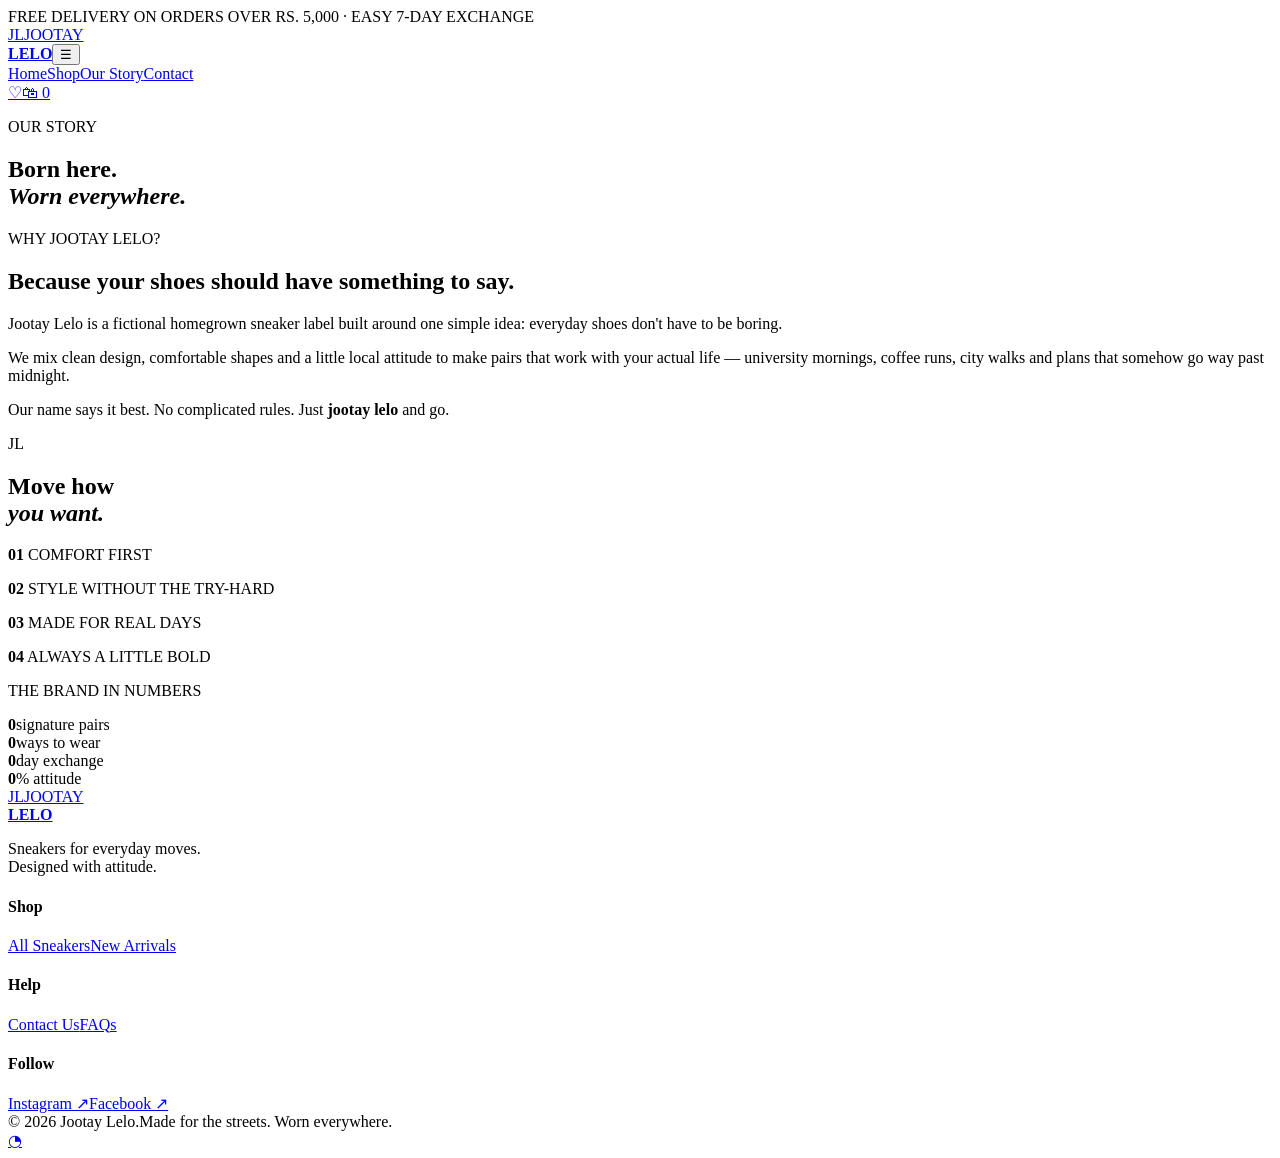
==== about.html @ d02ef952 "Add files via upload" ====
<!DOCTYPE html>
<html lang="en"><head><meta charset="UTF-8"><meta name="viewport" content="width=device-width,initial-scale=1.0"><title>Jootay Lelo | Our Story</title><link rel="preconnect" href="https://fonts.googleapis.com"><link rel="preconnect" href="https://fonts.gstatic.com" crossorigin><link href="https://fonts.googleapis.com/css2?family=DM+Sans:wght@400;500;600;700&family=Space+Grotesk:wght@500;600;700&display=swap" rel="stylesheet"><link rel="stylesheet" href="css/style.css"></head>
<body><div class="topbar">FREE DELIVERY ON ORDERS OVER RS. 5,000 <span>·</span> EASY 7-DAY EXCHANGE</div><header class="header"><a class="brand" href="index.html"><span class="brand-icon">JL</span><span>JOOTAY<br><b>LELO</b></span></a><button class="menu-toggle">☰</button><nav id="nav"><a href="index.html">Home</a><a href="shop.html">Shop</a><a class="active" href="about.html">Our Story</a><a href="contact.html">Contact</a></nav><div class="header-actions"><a href="shop.html">♡</a><a href="shop.html#cart">🛍 <span id="cartCount">0</span></a></div></header>
<main><section class="about-hero"><div class="about-overlay"><p class="eyebrow">OUR STORY</p><h1>Born here.<br><em>Worn everywhere.</em></h1></div></section>
<section class="section split-story"><div><p class="eyebrow">WHY JOOTAY LELO?</p><h2>Because your shoes should have something to say.</h2></div><div><p>Jootay Lelo is a fictional homegrown sneaker label built around one simple idea: everyday shoes don't have to be boring.</p><p>We mix clean design, comfortable shapes and a little local attitude to make pairs that work with your actual life — university mornings, coffee runs, city walks and plans that somehow go way past midnight.</p><p>Our name says it best. No complicated rules. Just <strong>jootay lelo</strong> and go.</p></div></section>
<section class="manifesto"><div><span>JL</span><h2>Move how<br><em>you want.</em></h2></div><div class="manifesto-list"><p><b>01</b> COMFORT FIRST</p><p><b>02</b> STYLE WITHOUT THE TRY-HARD</p><p><b>03</b> MADE FOR REAL DAYS</p><p><b>04</b> ALWAYS A LITTLE BOLD</p></div></section>
<section class="section numbers"><div><p class="eyebrow">THE BRAND IN NUMBERS</p></div><div class="number-grid"><div><strong class="counter" data-target="6">0</strong><span>signature pairs</span></div><div><strong class="counter" data-target="4">0</strong><span>ways to wear</span></div><div><strong class="counter" data-target="7">0</strong><span>day exchange</span></div><div><strong class="counter" data-target="100">0</strong><span>% attitude</span></div></div></section>
</main><footer><div class="footer-top"><div><a class="brand footer-brand" href="index.html"><span class="brand-icon">JL</span><span>JOOTAY<br><b>LELO</b></span></a><p>Sneakers for everyday moves.<br>Designed with attitude.</p></div><div><h4>Shop</h4><a href="shop.html">All Sneakers</a><a href="shop.html">New Arrivals</a></div><div><h4>Help</h4><a href="contact.html">Contact Us</a><a href="contact.html#faq">FAQs</a></div><div><h4>Follow</h4><a href="https://www.instagram.com/" target="_blank">Instagram ↗</a><a href="https://www.facebook.com/" target="_blank">Facebook ↗</a></div></div><div class="footer-bottom"><span>© 2026 Jootay Lelo.</span><span>Made for the streets. Worn everywhere.</span></div></footer><a class="whatsapp" href="https://wa.me/923001234567" target="_blank">◔</a><script src="js/script.js"></script></body></html>
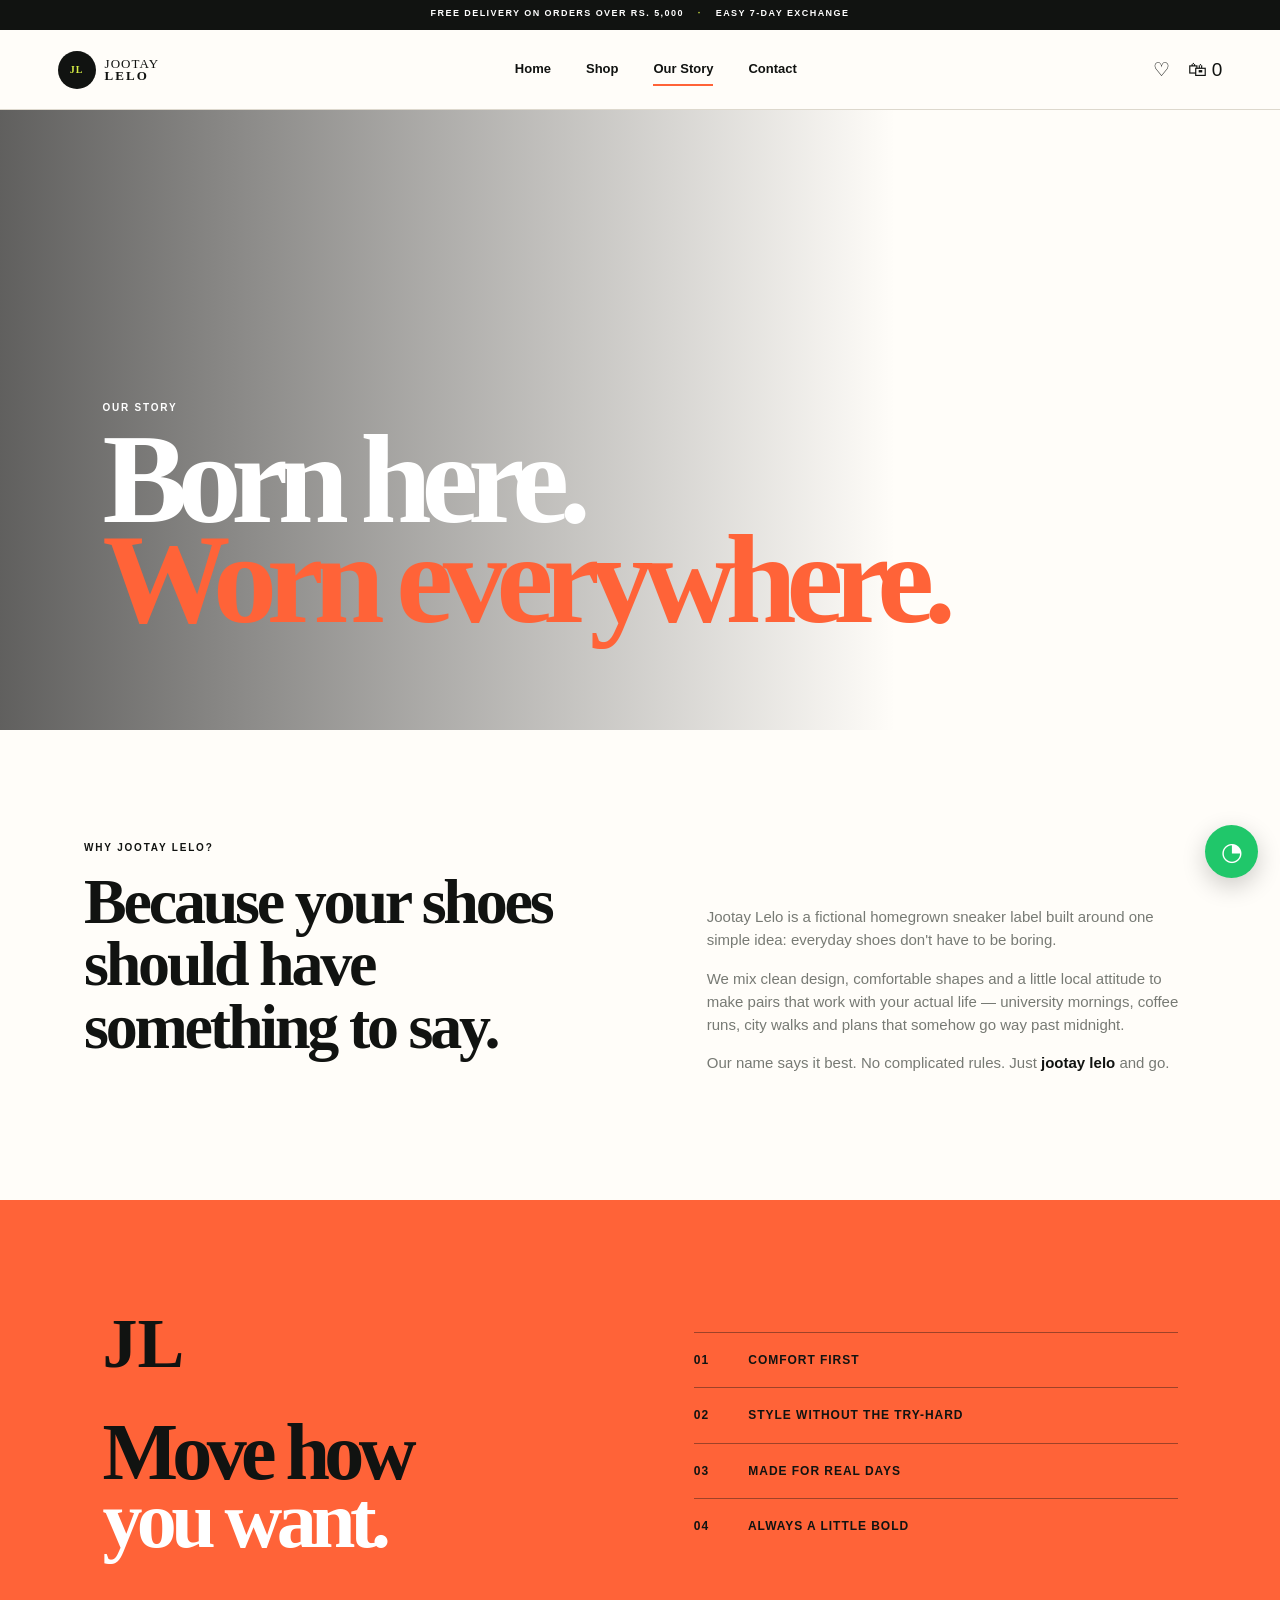
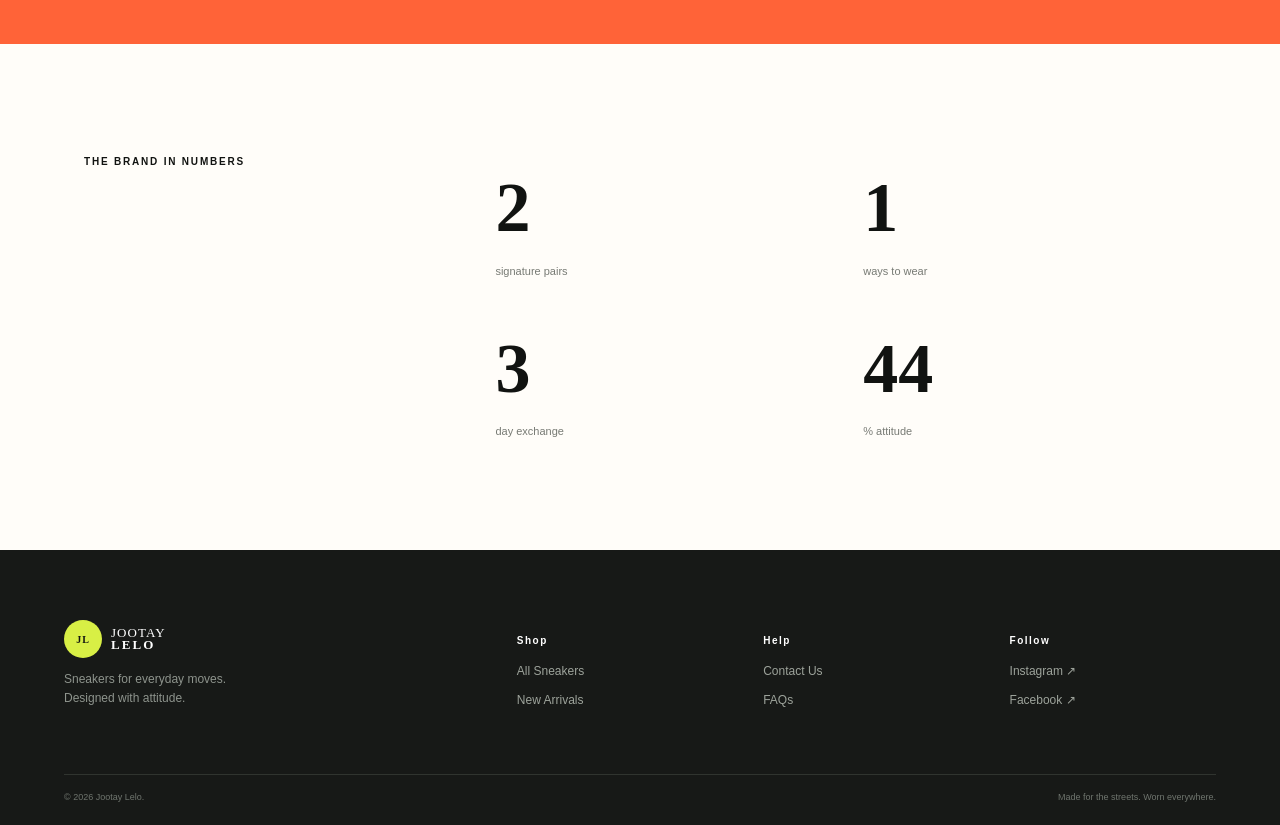
==== commit 63c78172: "Update about.html" ====
--- a/about.html
+++ b/about.html
@@ -5,4 +5,4 @@
 <section class="section split-story"><div><p class="eyebrow">WHY JOOTAY LELO?</p><h2>Because your shoes should have something to say.</h2></div><div><p>Jootay Lelo is a fictional homegrown sneaker label built around one simple idea: everyday shoes don't have to be boring.</p><p>We mix clean design, comfortable shapes and a little local attitude to make pairs that work with your actual life — university mornings, coffee runs, city walks and plans that somehow go way past midnight.</p><p>Our name says it best. No complicated rules. Just <strong>jootay lelo</strong> and go.</p></div></section>
 <section class="manifesto"><div><span>JL</span><h2>Move how<br><em>you want.</em></h2></div><div class="manifesto-list"><p><b>01</b> COMFORT FIRST</p><p><b>02</b> STYLE WITHOUT THE TRY-HARD</p><p><b>03</b> MADE FOR REAL DAYS</p><p><b>04</b> ALWAYS A LITTLE BOLD</p></div></section>
 <section class="section numbers"><div><p class="eyebrow">THE BRAND IN NUMBERS</p></div><div class="number-grid"><div><strong class="counter" data-target="6">0</strong><span>signature pairs</span></div><div><strong class="counter" data-target="4">0</strong><span>ways to wear</span></div><div><strong class="counter" data-target="7">0</strong><span>day exchange</span></div><div><strong class="counter" data-target="100">0</strong><span>% attitude</span></div></div></section>
-</main><footer><div class="footer-top"><div><a class="brand footer-brand" href="index.html"><span class="brand-icon">JL</span><span>JOOTAY<br><b>LELO</b></span></a><p>Sneakers for everyday moves.<br>Designed with attitude.</p></div><div><h4>Shop</h4><a href="shop.html">All Sneakers</a><a href="shop.html">New Arrivals</a></div><div><h4>Help</h4><a href="contact.html">Contact Us</a><a href="contact.html#faq">FAQs</a></div><div><h4>Follow</h4><a href="https://www.instagram.com/" target="_blank">Instagram ↗</a><a href="https://www.facebook.com/" target="_blank">Facebook ↗</a></div></div><div class="footer-bottom"><span>© 2026 Jootay Lelo.</span><span>Made for the streets. Worn everywhere.</span></div></footer><a class="whatsapp" href="https://wa.me/923001234567" target="_blank">◔</a><script src="js/script.js"></script></body></html>+</main><footer><div class="footer-top"><div><a class="brand footer-brand" href="index.html"><span class="brand-icon">JL</span><span>JOOTAY<br><b>LELO</b></span></a><p>Sneakers for everyday moves.<br>Designed with attitude.</p></div><div><h4>Shop</h4><a href="shop.html">All Sneakers</a><a href="shop.html">New Arrivals</a></div><div><h4>Help</h4><a href="contact.html">Contact Us</a><a href="contact.html#faq">FAQs</a></div><div><h4>Follow</h4><a href="https://www.instagram.com/" target="_blank">Instagram ↗</a><a href="https://www.facebook.com/" target="_blank">Facebook ↗</a></div></div><div class="footer-bottom"><span>© 2026 Jootay Lelo.</span><span>Made for the streets. Worn everywhere.</span></div></footer><a class="whatsapp" href="https://wa.me/923001234567" target="_blank">◔</a><script src="js/script.js"></script></body></html>
--- a/css/style.css
+++ b/css/style.css
@@ -0,0 +1,3 @@
+:root{--black:#111311;--cream:#f6f1e7;--white:#fffdf9;--orange:#ff6338;--lime:#d8ef45;--blue:#4b6cff;--muted:#777a74;--line:#ddd8cd;--max:1240px}*{box-sizing:border-box}html{scroll-behavior:smooth}body{margin:0;background:var(--white);color:var(--black);font-family:"DM Sans",sans-serif;line-height:1.55}a{text-decoration:none;color:inherit}button,input,select,textarea{font:inherit}.topbar{height:30px;background:var(--black);color:#fff;text-align:center;font-size:9px;letter-spacing:.16em;font-weight:700;padding:7px}.topbar span{color:var(--lime);margin:0 10px}.header{height:80px;display:flex;align-items:center;justify-content:space-between;padding:0 4.5%;border-bottom:1px solid var(--line);background:rgba(255,253,249,.96);position:sticky;top:0;z-index:50}.brand{display:flex;align-items:center;gap:9px;font-family:"Space Grotesk";font-size:13px;line-height:.9;letter-spacing:.08em}.brand b{letter-spacing:.16em}.brand-icon{width:38px;height:38px;background:var(--black);color:var(--lime);display:grid;place-items:center;border-radius:50%;font-size:10px;font-weight:700}.header nav{display:flex;gap:35px;font-size:13px;font-weight:600}.header nav a{padding:31px 0;position:relative}.header nav a:after{content:"";position:absolute;bottom:25px;left:0;width:0;height:2px;background:var(--orange);transition:.2s}.header nav a:hover:after,.header nav a.active:after{width:100%}.header-actions{display:flex;align-items:center;gap:18px;font-size:19px}.header-actions button{border:0;background:none;font-size:25px;cursor:pointer}.cart-link{font-size:15px}.cart-link span{background:var(--orange);color:#fff;border-radius:50%;display:inline-grid;place-items:center;width:18px;height:18px;font-size:9px;margin-left:-4px}.menu-toggle{display:none;border:0;background:none;font-size:24px}.hero{min-height:680px;background:var(--cream);display:grid;grid-template-columns:1fr 1.1fr;position:relative;overflow:hidden}.hero-copy{padding:105px 0 90px 11%;z-index:2}.pill{display:inline-block;background:var(--lime);font-size:10px;font-weight:800;letter-spacing:.12em;padding:7px 11px;margin-bottom:24px}.hero h1{font-family:"Space Grotesk";font-size:clamp(90px,12vw,170px);line-height:.76;letter-spacing:-.09em;margin:0 0 38px}.hero h1 span{color:var(--orange)}.hero-copy>p:not(.eyebrow){max-width:400px;color:#555a53;font-size:16px}.hero-actions{display:flex;gap:25px;align-items:center;margin-top:32px}.btn{border:0;padding:15px 24px;font-size:12px;font-weight:800;letter-spacing:.03em;cursor:pointer;display:inline-block;transition:.2s}.btn-dark{background:var(--black);color:#fff}.btn-dark:hover{transform:translateY(-2px);background:var(--orange)}.btn-light{background:#fff;color:var(--black)}.text-btn{font-size:12px;font-weight:800;border-bottom:1px solid currentColor;padding-bottom:4px}.hero-shoe{position:relative;display:flex;align-items:center;justify-content:center;background:var(--orange);overflow:hidden}.hero-shoe img{width:85%;height:75%;object-fit:cover;mix-blend-mode:multiply;transform:rotate(-8deg);filter:saturate(1.1);box-shadow:25px 35px 50px rgba(0,0,0,.18)}.circle-text{position:absolute;right:6%;top:7%;width:135px;height:135px;border:1px solid var(--black);border-radius:50%;display:grid;place-items:center;text-align:center;font-size:9px;letter-spacing:.12em;transform:rotate(12deg)}.hero-note{position:absolute;right:4%;bottom:30px;display:flex;gap:12px;align-items:start;font-size:9px;letter-spacing:.1em}.hero-note strong{font-size:25px}.marquee{overflow:hidden;background:var(--black);color:#fff;padding:14px 0;white-space:nowrap;font-family:"Space Grotesk";font-size:16px;font-weight:700}.marquee div{display:inline-block;animation:marquee 22s linear infinite}.marquee span{color:var(--lime);padding:0 20px}@keyframes marquee{to{transform:translateX(-50%)}}.section{max-width:var(--max);margin:auto;padding:110px 5%}.section-head{display:flex;justify-content:space-between;align-items:end;margin-bottom:48px}.eyebrow{font-size:10px;font-weight:800;letter-spacing:.18em;margin:0 0 15px}.section h2,.split-story h2,.contact-info h2,.faq h2{font-family:"Space Grotesk";font-size:clamp(40px,5vw,68px);line-height:.98;letter-spacing:-.05em;margin:0}.section h2 em,.split-story h2 em,.faq h2 em{color:var(--orange);font-style:normal}.product-grid{display:grid;grid-template-columns:repeat(3,1fr);gap:22px}.product-card{min-width:0}.product-image{height:410px;position:relative;overflow:hidden;background:#eee;transition:.25s}.product-card:hover .product-image{transform:translateY(-5px)}.product-image:before{content:"";position:absolute;inset:0;background-size:cover;background-position:center;transition:.4s}.product-card:hover .product-image:before{transform:scale(1.04)}.pi-one{background:#e9e0d4}.pi-one:before{background-image:url("https://images.unsplash.com/photo-1542291026-7eec264c27ff?auto=format&fit=crop&w=800&q=88")}.pi-two{background:#d9e1de}.pi-two:before{background-image:url("https://images.unsplash.com/photo-1543508282-6319a3e2621f?auto=format&fit=crop&w=800&q=88")}.pi-three{background:#ddd}.pi-three:before{background-image:url("https://images.unsplash.com/photo-1525966222134-fcfa99b8ae77?auto=format&fit=crop&w=800&q=88")}.pi-four{background:#e2e4ed}.pi-four:before{background-image:url("https://images.unsplash.com/photo-1554138884-6c0e43f0e3af?auto=format&fit=crop&w=800&q=88")}.pi-five{background:#eee9dd}.pi-five:before{background-image:url("https://images.unsplash.com/photo-1560769629-975ec94e6a86?auto=format&fit=crop&w=800&q=88")}.pi-six{background:#dfe6f1}.pi-six:before{background-image:url("https://images.unsplash.com/photo-1600185365483-26d7a4cc7519?auto=format&fit=crop&w=800&q=88")}.badge{position:absolute;top:15px;left:15px;background:var(--black);color:#fff;padding:7px 9px;font-size:8px;font-weight:800;letter-spacing:.1em;z-index:2}.badge.new{background:var(--orange)}.wish{position:absolute;right:14px;top:11px;border:0;background:#fff;width:36px;height:36px;border-radius:50%;font-size:21px;z-index:2;cursor:pointer}.wish.liked{background:var(--orange);color:#fff}.product-meta{display:flex;justify-content:space-between;gap:10px;padding:18px 0 8px}.product-meta h3{font-family:"Space Grotesk";font-size:17px;margin:0}.product-meta p{font-size:11px;color:var(--muted);margin:3px 0}.product-meta strong{font-size:12px;white-space:nowrap}.quick-add{width:100%;background:none;border:1px solid var(--black);padding:11px;cursor:pointer;font-size:11px;font-weight:800;transition:.2s}.quick-add:hover{background:var(--black);color:#fff}.editorial{display:grid;grid-template-columns:1.05fr .95fr;background:var(--black);color:#fff}.editorial-photo{min-height:650px;background:url("https://images.unsplash.com/photo-1552346154-21d32810aba3?auto=format&fit=crop&w=1200&q=88") center/cover}.editorial-copy{padding:100px 12%}.editorial-copy h2{font-family:"Space Grotesk";font-size:70px;line-height:.9;letter-spacing:-.06em;margin:0 0 30px}.editorial-copy h2 em{color:var(--lime);font-style:normal}.editorial-copy>p:not(.eyebrow){color:#b7bab3;max-width:450px;margin-bottom:35px}.color-section{padding-bottom:100px}.color-grid{display:grid;grid-template-columns:repeat(3,1fr);gap:15px}.color-card{height:300px;padding:25px;display:flex;justify-content:space-between;align-items:end;font-family:"Space Grotesk";font-size:12px;font-weight:800}.color-card b{font-size:28px}.red{background:var(--orange)}.cream{background:var(--cream)}.blue{background:var(--blue);color:#fff}.newsletter{background:var(--lime);padding:70px 8%;display:flex;justify-content:space-between;align-items:end;gap:40px}.newsletter h2{font-family:"Space Grotesk";font-size:48px;line-height:.95;margin:0}.newsletter h2 em{color:var(--orange);font-style:normal}.newsletter form{display:flex;width:45%;border-bottom:2px solid var(--black);padding-bottom:7px}.newsletter input{border:0;background:transparent;outline:0;flex:1;font-size:14px}.newsletter .btn{margin-left:10px}.footer-brand{color:#fff}.footer-brand .brand-icon{background:var(--lime);color:var(--black)}footer{background:#171917;color:#fff;padding:70px 5% 20px}.footer-top{max-width:var(--max);margin:auto;display:grid;grid-template-columns:2fr 1fr 1fr 1fr;gap:40px}.footer-top p{color:#8e948d;font-size:12px}.footer-top h4{font-size:10px;letter-spacing:.15em}.footer-top>div>a:not(.brand){display:block;color:#9da39b;font-size:12px;margin:10px 0}.footer-top>div>a:not(.brand):hover{color:var(--lime)}.footer-bottom{max-width:var(--max);margin:55px auto 0;border-top:1px solid #30342f;padding-top:16px;display:flex;justify-content:space-between;color:#6f756e;font-size:9px}.whatsapp{position:fixed;right:22px;bottom:22px;width:53px;height:53px;border-radius:50%;background:#20c76a;color:#fff;display:grid;place-items:center;font-size:25px;z-index:40;box-shadow:0 8px 25px #0003}.search-panel{position:fixed;inset:0;background:var(--cream);z-index:100;padding:10% 12%;display:none}.search-panel.open{display:block}.search-panel input{width:100%;border:0;border-bottom:3px solid var(--black);background:none;padding:15px 0;font-family:"Space Grotesk";font-size:50px;outline:0}.close-search{position:absolute;right:5%;top:4%;font-size:40px;border:0;background:none}.shop-hero{background:var(--cream);padding:100px 8% 90px}.shop-hero h1,.contact-hero h1,.about-hero h1{font-family:"Space Grotesk";font-size:clamp(70px,10vw,135px);line-height:.78;letter-spacing:-.08em;margin:0 0 28px}.shop-hero h1 em,.contact-hero h1 em,.about-hero h1 em{color:var(--orange);font-style:normal}.shop-hero>p:last-child{max-width:450px;color:var(--muted)}.shop-section{padding-top:70px}.shop-toolbar{display:flex;justify-content:space-between;align-items:center;margin-bottom:35px}.filters{display:flex;gap:8px}.filter{border:1px solid var(--line);background:#fff;padding:9px 17px;font-size:11px;font-weight:700;cursor:pointer}.filter.active,.filter:hover{background:var(--black);color:#fff;border-color:var(--black)}#resultCount{font-size:10px;color:var(--muted)}.shop-grid{grid-template-columns:repeat(3,1fr)}.cart-drawer{margin:0 5% 100px;background:var(--cream);padding:40px;display:flex;justify-content:flex-end;text-align:right}.cart-drawer h2{font-family:"Space Grotesk";font-size:38px;margin:0}.cart-drawer p:not(.eyebrow){color:var(--muted);font-size:12px}.about-hero{height:620px;background:url("https://images.unsplash.com/photo-1552346154-21d32810aba3?auto=format&fit=crop&w=1800&q=88") center/cover;position:relative}.about-overlay{position:absolute;inset:0;background:linear-gradient(90deg,#111a 0%,transparent 70%);color:#fff;padding:100px 8%;display:flex;flex-direction:column;justify-content:end}.about-overlay h1{margin-bottom:0}.split-story{display:grid;grid-template-columns:1fr 1fr;gap:12%;align-items:start}.split-story>div:last-child{padding-top:50px;color:var(--muted);font-size:15px}.split-story strong{color:var(--black)}.manifesto{background:var(--orange);color:var(--black);padding:90px 8%;display:grid;grid-template-columns:1fr 1fr;gap:10%;align-items:end}.manifesto span{font-family:"Space Grotesk";font-weight:800;font-size:70px}.manifesto h2{font-family:"Space Grotesk";font-size:80px;line-height:.85;letter-spacing:-.07em;margin:20px 0 0}.manifesto h2 em{font-style:normal;color:#fff}.manifesto-list p{border-top:1px solid #1116;padding:18px 0;margin:0;font-size:12px;font-weight:800;letter-spacing:.08em}.manifesto-list b{margin-right:35px}.numbers{display:grid;grid-template-columns:.6fr 1.4fr;gap:10%}.number-grid{display:grid;grid-template-columns:repeat(2,1fr);gap:35px}.number-grid strong{font-family:"Space Grotesk";font-size:70px}.number-grid span{display:block;color:var(--muted);font-size:11px}.contact-hero{background:var(--cream);padding:110px 8% 100px}.contact-grid{display:grid;grid-template-columns:.8fr 1.2fr;gap:12%;align-items:start}.contact-info>p:not(.eyebrow){color:var(--muted);max-width:450px;margin:25px 0 45px}.contact-block{border-top:1px solid var(--line);padding:17px 0}.contact-block span{display:block;font-size:9px;letter-spacing:.15em;color:var(--orange);font-weight:800}.contact-block strong{font-size:13px}.form-card{background:var(--cream);padding:45px}form label{display:block;font-size:11px;font-weight:700;margin-bottom:17px}form input,form select,form textarea{display:block;width:100%;margin-top:7px;border:1px solid #d7d1c5;background:#fff;padding:13px;outline:0}form input:focus,form select:focus,form textarea:focus{border-color:var(--orange)}.invalid{border-color:#d94b3d!important}.map-area{background:var(--black);color:#fff;padding:80px 5% 0}.map-area>div{max-width:var(--max);margin:auto;padding:0 3% 35px}.map-area h2,.faq h2{font-family:"Space Grotesk";font-size:48px;margin:0}.map-area iframe{display:block;width:100%;height:390px;border:0;filter:grayscale(100%)}.faq{max-width:1000px}.faq-list{margin-top:45px;border-top:1px solid var(--line)}.faq-q{width:100%;border:0;border-bottom:1px solid var(--line);background:none;padding:22px 0;text-align:left;font-weight:700;display:flex;justify-content:space-between;cursor:pointer}.faq-a{display:none;color:var(--muted);font-size:13px;padding:0 0 20px}.faq-a.open{display:block}.toast{position:fixed;left:50%;bottom:25px;transform:translate(-50%,100px);background:var(--black);color:#fff;padding:13px 22px;font-size:12px;z-index:200;transition:.3s}.toast.show{transform:translate(-50%,0)}
+@media(max-width:850px){.header{height:68px}.menu-toggle{display:block}.header nav{display:none;position:absolute;top:68px;left:0;right:0;background:#fff;padding:10px 6%;flex-direction:column;gap:0;border-bottom:1px solid var(--line)}.header nav.open{display:flex}.header nav a{padding:13px 0}.header nav a:after{bottom:5px}.header-actions{gap:12px}.hero{grid-template-columns:1fr;min-height:auto}.hero-copy{padding:80px 7% 60px}.hero-shoe{min-height:470px}.hero-shoe img{height:75%;width:78%}.hero-note{bottom:15px}.product-grid,.shop-grid{grid-template-columns:repeat(2,1fr)}.product-image{height:340px}.editorial{grid-template-columns:1fr}.editorial-photo{min-height:480px}.editorial-copy{padding:70px 8%}.color-grid{grid-template-columns:1fr}.color-card{height:220px}.newsletter{display:block}.newsletter form{width:100%;margin-top:35px}.footer-top{grid-template-columns:1fr 1fr}.split-story,.contact-grid,.manifesto,.numbers{grid-template-columns:1fr;gap:45px}.manifesto-list{max-width:600px}.about-hero{height:520px}.form-card{padding:30px}.shop-toolbar{display:block}.filters{flex-wrap:wrap;margin-bottom:15px}}
+@media(max-width:560px){.topbar{font-size:7px}.header{padding:0 5%}.brand{font-size:11px}.brand-icon{width:33px;height:33px}.header-actions>a:first-child{display:none}.hero h1{font-size:92px}.hero-shoe{min-height:390px}.hero-shoe img{width:88%;height:70%}.circle-text{width:100px;height:100px;font-size:7px}.section{padding:75px 6%}.section-head{display:block}.section-head>.text-btn{display:inline-block;margin-top:25px}.product-grid,.shop-grid{grid-template-columns:1fr}.product-image{height:380px}.editorial-copy h2{font-size:57px}.newsletter{padding:55px 7%}.newsletter h2{font-size:40px}.newsletter form{display:block;border:0}.newsletter input{border-bottom:2px solid;padding:13px 0;width:100%}.newsletter .btn{margin:15px 0 0;width:100%}.footer-top{grid-template-columns:1fr}.footer-bottom{display:block}.footer-bottom span{display:block;margin:5px 0}.shop-hero,.contact-hero{padding:80px 7%}.shop-hero h1,.contact-hero h1{font-size:72px}.about-hero{height:450px}.about-overlay{padding:60px 7%}.about-overlay h1{font-size:60px}.manifesto{padding:70px 7%}.manifesto h2{font-size:62px}.number-grid{grid-template-columns:1fr 1fr}.number-grid strong{font-size:50px}.search-panel{padding:30% 8%}.search-panel input{font-size:30px}}
